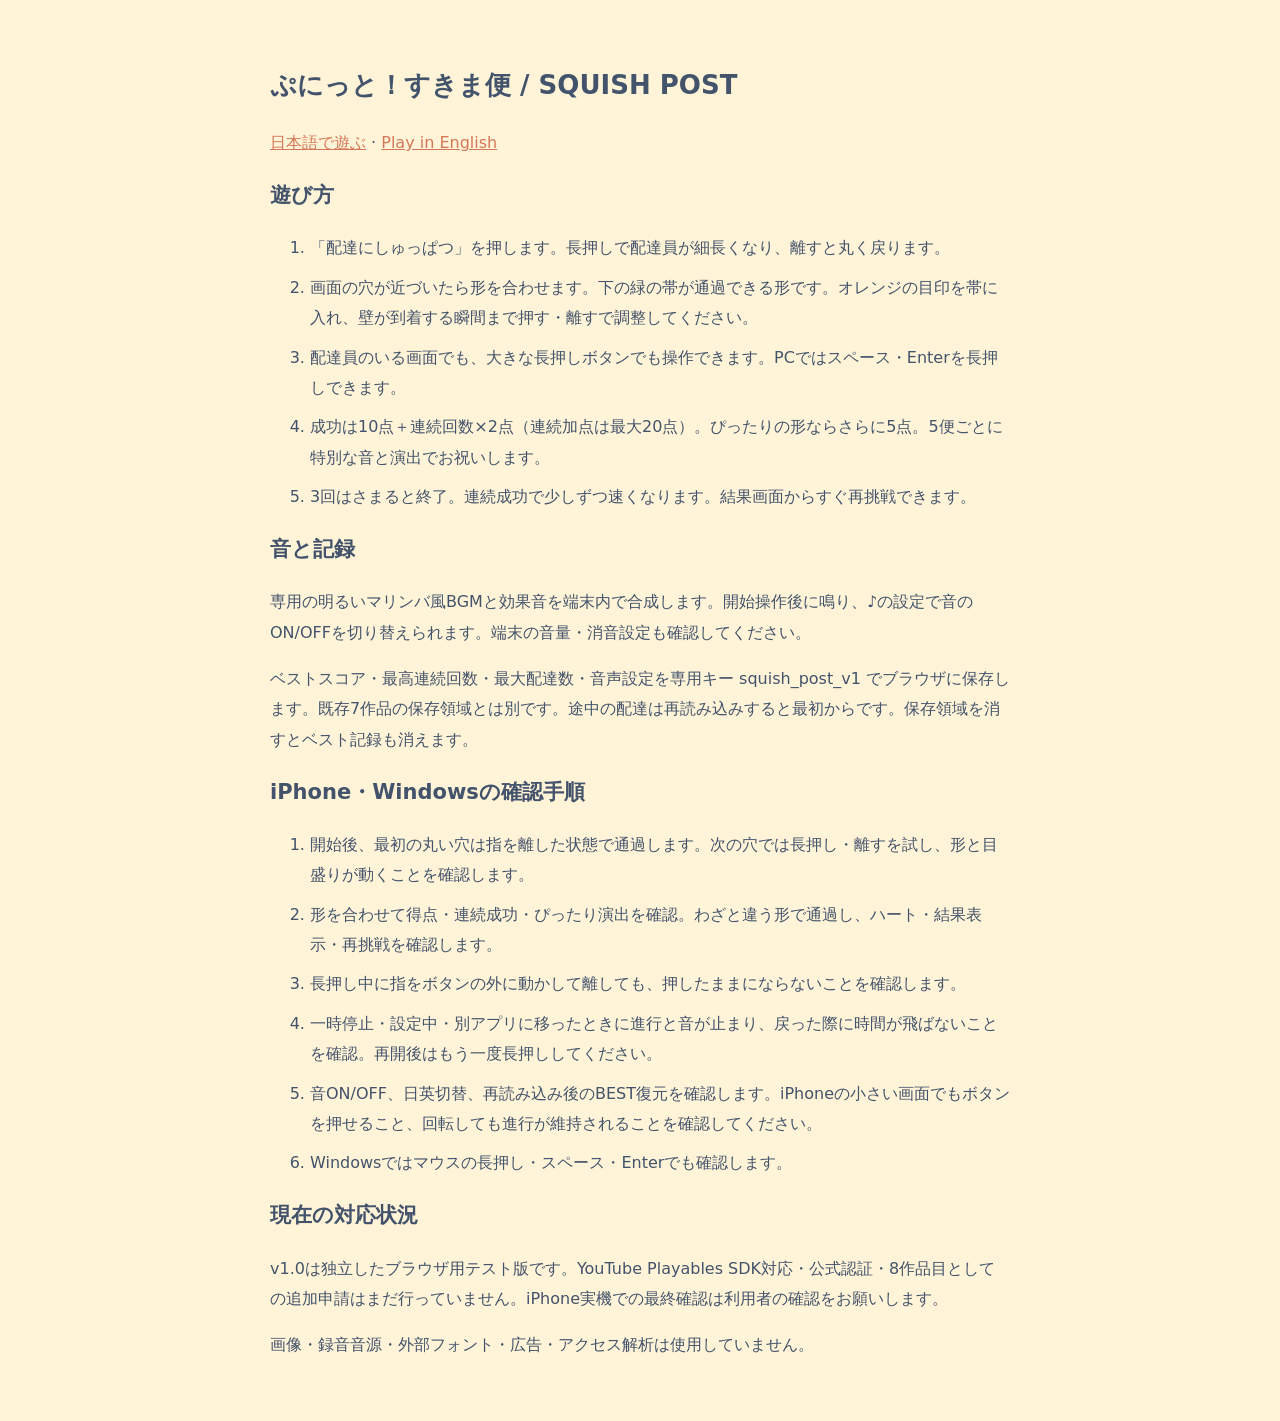
==== GUIDE.html @ 7a9efe10 "Create Squish Post with shape matching, original music and mobile controls" ====
<!doctype html><html lang="ja"><meta charset="utf-8"><meta name="viewport" content="width=device-width,initial-scale=1"><title>ぷにっと！すきま便 · 遊び方と確認手順</title><style>body{font:16px/1.9 system-ui;background:#fff4d8;color:#43536b;max-width:740px;margin:24px auto;padding:20px}h1{font-size:26px}h2{font-size:21px}a{color:#d47758}li{margin-bottom:9px}</style><h1>ぷにっと！すきま便 / SQUISH POST</h1><p><a href="./?lang=ja">日本語で遊ぶ</a> · <a href="./?lang=en">Play in English</a></p><h2>遊び方</h2><ol><li>「配達にしゅっぱつ」を押します。長押しで配達員が細長くなり、離すと丸く戻ります。</li><li>画面の穴が近づいたら形を合わせます。下の緑の帯が通過できる形です。オレンジの目印を帯に入れ、壁が到着する瞬間まで押す・離すで調整してください。</li><li>配達員のいる画面でも、大きな長押しボタンでも操作できます。PCではスペース・Enterを長押しできます。</li><li>成功は10点＋連続回数×2点（連続加点は最大20点）。ぴったりの形ならさらに5点。5便ごとに特別な音と演出でお祝いします。</li><li>3回はさまると終了。連続成功で少しずつ速くなります。結果画面からすぐ再挑戦できます。</li></ol><h2>音と記録</h2><p>専用の明るいマリンバ風BGMと効果音を端末内で合成します。開始操作後に鳴り、♪の設定で音のON/OFFを切り替えられます。端末の音量・消音設定も確認してください。</p><p>ベストスコア・最高連続回数・最大配達数・音声設定を専用キー squish_post_v1 でブラウザに保存します。既存7作品の保存領域とは別です。途中の配達は再読み込みすると最初からです。保存領域を消すとベスト記録も消えます。</p><h2>iPhone・Windowsの確認手順</h2><ol><li>開始後、最初の丸い穴は指を離した状態で通過します。次の穴では長押し・離すを試し、形と目盛りが動くことを確認します。</li><li>形を合わせて得点・連続成功・ぴったり演出を確認。わざと違う形で通過し、ハート・結果表示・再挑戦を確認します。</li><li>長押し中に指をボタンの外に動かして離しても、押したままにならないことを確認します。</li><li>一時停止・設定中・別アプリに移ったときに進行と音が止まり、戻った際に時間が飛ばないことを確認。再開後はもう一度長押ししてください。</li><li>音ON/OFF、日英切替、再読み込み後のBEST復元を確認します。iPhoneの小さい画面でもボタンを押せること、回転しても進行が維持されることを確認してください。</li><li>Windowsではマウスの長押し・スペース・Enterでも確認します。</li></ol><h2>現在の対応状況</h2><p>v1.0は独立したブラウザ用テスト版です。YouTube Playables SDK対応・公式認証・8作品目としての追加申請はまだ行っていません。iPhone実機での最終確認は利用者の確認をお願いします。</p><p>画像・録音音源・外部フォント・広告・アクセス解析は使用していません。</p></html>
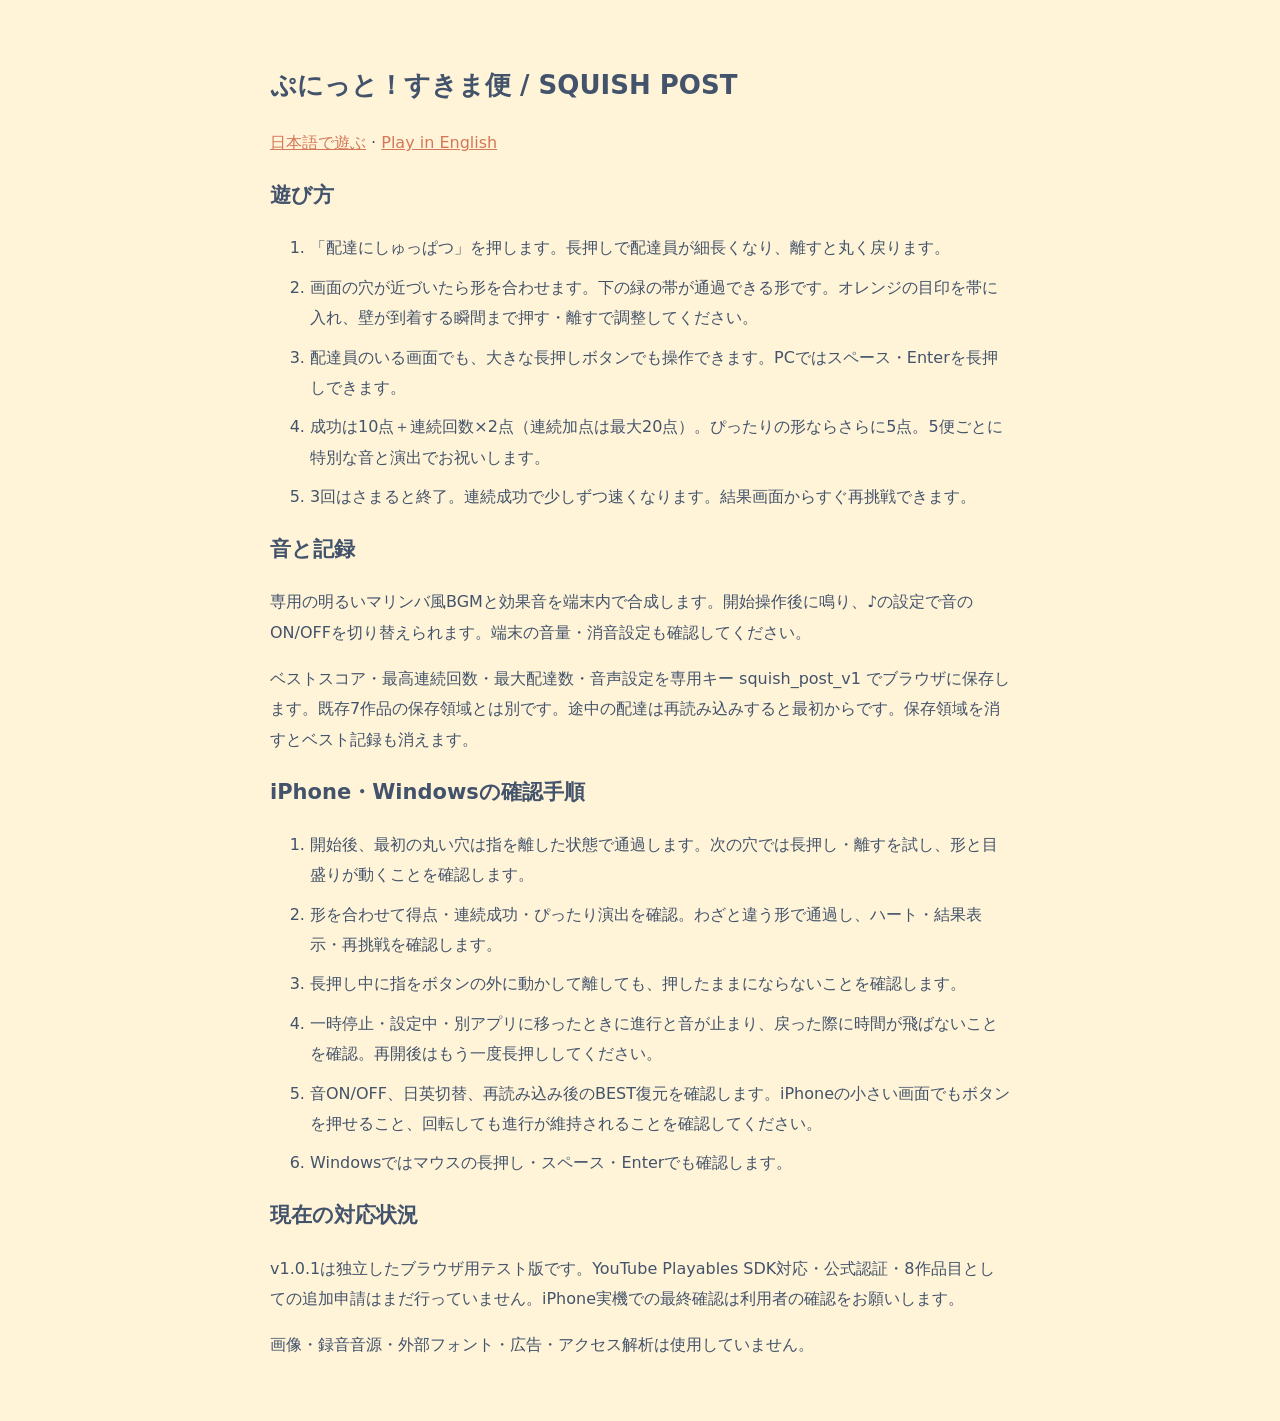
==== commit a2c6c5a9: "Make openings clear and separate from the courier" ====
--- a/GUIDE.html
+++ b/GUIDE.html
@@ -1 +1 @@
-<!doctype html><html lang="ja"><meta charset="utf-8"><meta name="viewport" content="width=device-width,initial-scale=1"><title>ぷにっと！すきま便 · 遊び方と確認手順</title><style>body{font:16px/1.9 system-ui;background:#fff4d8;color:#43536b;max-width:740px;margin:24px auto;padding:20px}h1{font-size:26px}h2{font-size:21px}a{color:#d47758}li{margin-bottom:9px}</style><h1>ぷにっと！すきま便 / SQUISH POST</h1><p><a href="./?lang=ja">日本語で遊ぶ</a> · <a href="./?lang=en">Play in English</a></p><h2>遊び方</h2><ol><li>「配達にしゅっぱつ」を押します。長押しで配達員が細長くなり、離すと丸く戻ります。</li><li>画面の穴が近づいたら形を合わせます。下の緑の帯が通過できる形です。オレンジの目印を帯に入れ、壁が到着する瞬間まで押す・離すで調整してください。</li><li>配達員のいる画面でも、大きな長押しボタンでも操作できます。PCではスペース・Enterを長押しできます。</li><li>成功は10点＋連続回数×2点（連続加点は最大20点）。ぴったりの形ならさらに5点。5便ごとに特別な音と演出でお祝いします。</li><li>3回はさまると終了。連続成功で少しずつ速くなります。結果画面からすぐ再挑戦できます。</li></ol><h2>音と記録</h2><p>専用の明るいマリンバ風BGMと効果音を端末内で合成します。開始操作後に鳴り、♪の設定で音のON/OFFを切り替えられます。端末の音量・消音設定も確認してください。</p><p>ベストスコア・最高連続回数・最大配達数・音声設定を専用キー squish_post_v1 でブラウザに保存します。既存7作品の保存領域とは別です。途中の配達は再読み込みすると最初からです。保存領域を消すとベスト記録も消えます。</p><h2>iPhone・Windowsの確認手順</h2><ol><li>開始後、最初の丸い穴は指を離した状態で通過します。次の穴では長押し・離すを試し、形と目盛りが動くことを確認します。</li><li>形を合わせて得点・連続成功・ぴったり演出を確認。わざと違う形で通過し、ハート・結果表示・再挑戦を確認します。</li><li>長押し中に指をボタンの外に動かして離しても、押したままにならないことを確認します。</li><li>一時停止・設定中・別アプリに移ったときに進行と音が止まり、戻った際に時間が飛ばないことを確認。再開後はもう一度長押ししてください。</li><li>音ON/OFF、日英切替、再読み込み後のBEST復元を確認します。iPhoneの小さい画面でもボタンを押せること、回転しても進行が維持されることを確認してください。</li><li>Windowsではマウスの長押し・スペース・Enterでも確認します。</li></ol><h2>現在の対応状況</h2><p>v1.0は独立したブラウザ用テスト版です。YouTube Playables SDK対応・公式認証・8作品目としての追加申請はまだ行っていません。iPhone実機での最終確認は利用者の確認をお願いします。</p><p>画像・録音音源・外部フォント・広告・アクセス解析は使用していません。</p></html>
+<!doctype html><html lang="ja"><meta charset="utf-8"><meta name="viewport" content="width=device-width,initial-scale=1"><title>ぷにっと！すきま便 · 遊び方と確認手順</title><style>body{font:16px/1.9 system-ui;background:#fff4d8;color:#43536b;max-width:740px;margin:24px auto;padding:20px}h1{font-size:26px}h2{font-size:21px}a{color:#d47758}li{margin-bottom:9px}</style><h1>ぷにっと！すきま便 / SQUISH POST</h1><p><a href="./?lang=ja">日本語で遊ぶ</a> · <a href="./?lang=en">Play in English</a></p><h2>遊び方</h2><ol><li>「配達にしゅっぱつ」を押します。長押しで配達員が細長くなり、離すと丸く戻ります。</li><li>画面の穴が近づいたら形を合わせます。下の緑の帯が通過できる形です。オレンジの目印を帯に入れ、壁が到着する瞬間まで押す・離すで調整してください。</li><li>配達員のいる画面でも、大きな長押しボタンでも操作できます。PCではスペース・Enterを長押しできます。</li><li>成功は10点＋連続回数×2点（連続加点は最大20点）。ぴったりの形ならさらに5点。5便ごとに特別な音と演出でお祝いします。</li><li>3回はさまると終了。連続成功で少しずつ速くなります。結果画面からすぐ再挑戦できます。</li></ol><h2>音と記録</h2><p>専用の明るいマリンバ風BGMと効果音を端末内で合成します。開始操作後に鳴り、♪の設定で音のON/OFFを切り替えられます。端末の音量・消音設定も確認してください。</p><p>ベストスコア・最高連続回数・最大配達数・音声設定を専用キー squish_post_v1 でブラウザに保存します。既存7作品の保存領域とは別です。途中の配達は再読み込みすると最初からです。保存領域を消すとベスト記録も消えます。</p><h2>iPhone・Windowsの確認手順</h2><ol><li>開始後、最初の丸い穴は指を離した状態で通過します。次の穴では長押し・離すを試し、形と目盛りが動くことを確認します。</li><li>形を合わせて得点・連続成功・ぴったり演出を確認。わざと違う形で通過し、ハート・結果表示・再挑戦を確認します。</li><li>長押し中に指をボタンの外に動かして離しても、押したままにならないことを確認します。</li><li>一時停止・設定中・別アプリに移ったときに進行と音が止まり、戻った際に時間が飛ばないことを確認。再開後はもう一度長押ししてください。</li><li>音ON/OFF、日英切替、再読み込み後のBEST復元を確認します。iPhoneの小さい画面でもボタンを押せること、回転しても進行が維持されることを確認してください。</li><li>Windowsではマウスの長押し・スペース・Enterでも確認します。</li></ol><h2>現在の対応状況</h2><p>v1.0.1は独立したブラウザ用テスト版です。YouTube Playables SDK対応・公式認証・8作品目としての追加申請はまだ行っていません。iPhone実機での最終確認は利用者の確認をお願いします。</p><p>画像・録音音源・外部フォント・広告・アクセス解析は使用していません。</p></html>
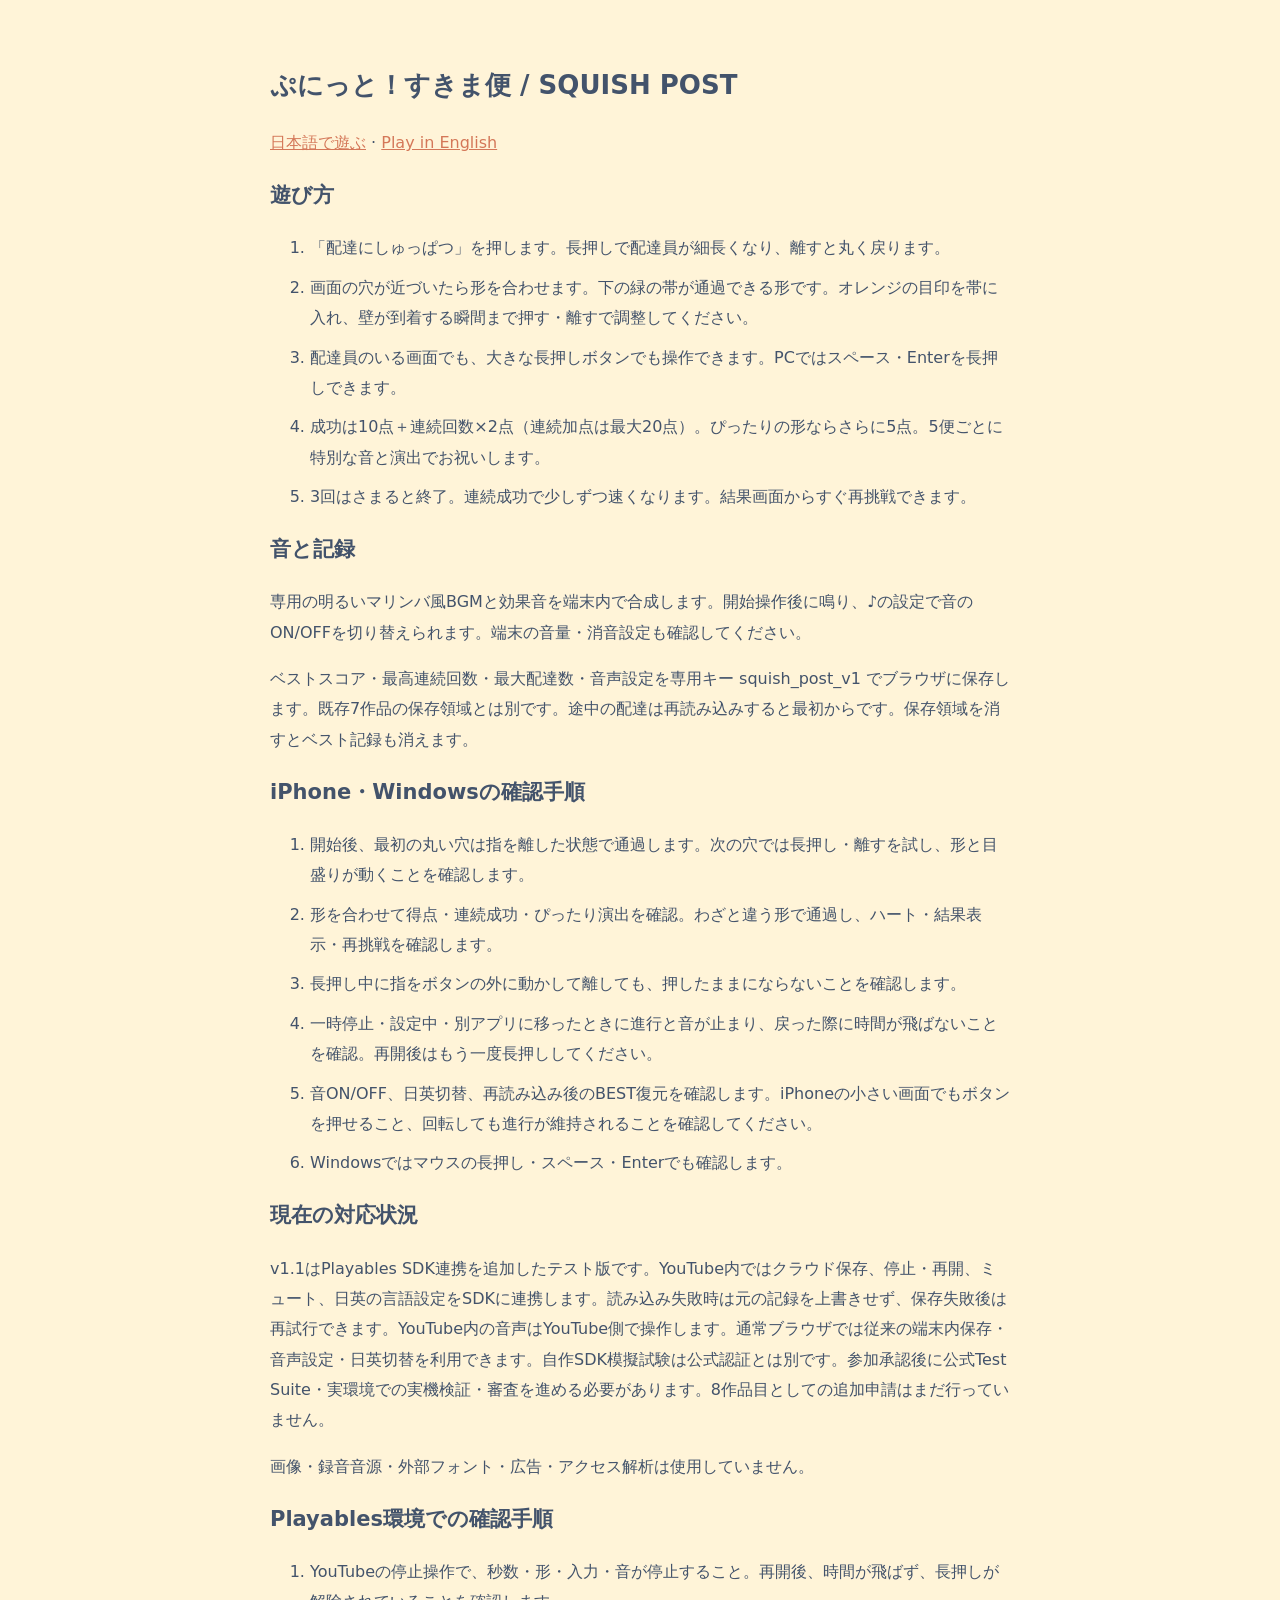
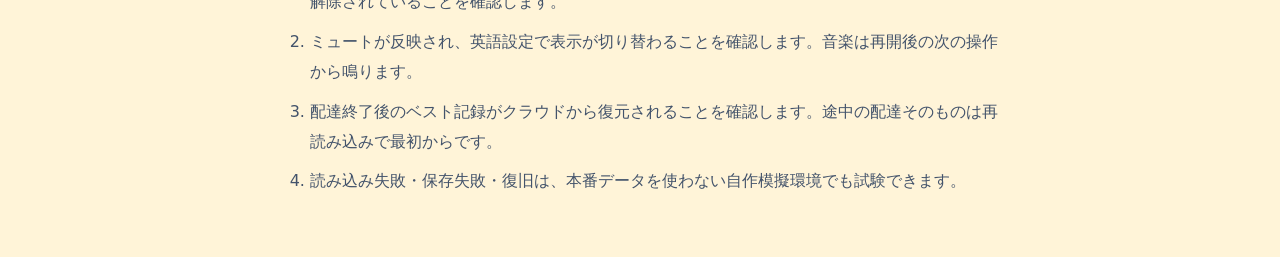
==== commit 1c881e0c: "Prepare Squish Post v1.1 for YouTube Playables" ====
--- a/GUIDE.html
+++ b/GUIDE.html
@@ -1 +1 @@
-<!doctype html><html lang="ja"><meta charset="utf-8"><meta name="viewport" content="width=device-width,initial-scale=1"><title>ぷにっと！すきま便 · 遊び方と確認手順</title><style>body{font:16px/1.9 system-ui;background:#fff4d8;color:#43536b;max-width:740px;margin:24px auto;padding:20px}h1{font-size:26px}h2{font-size:21px}a{color:#d47758}li{margin-bottom:9px}</style><h1>ぷにっと！すきま便 / SQUISH POST</h1><p><a href="./?lang=ja">日本語で遊ぶ</a> · <a href="./?lang=en">Play in English</a></p><h2>遊び方</h2><ol><li>「配達にしゅっぱつ」を押します。長押しで配達員が細長くなり、離すと丸く戻ります。</li><li>画面の穴が近づいたら形を合わせます。下の緑の帯が通過できる形です。オレンジの目印を帯に入れ、壁が到着する瞬間まで押す・離すで調整してください。</li><li>配達員のいる画面でも、大きな長押しボタンでも操作できます。PCではスペース・Enterを長押しできます。</li><li>成功は10点＋連続回数×2点（連続加点は最大20点）。ぴったりの形ならさらに5点。5便ごとに特別な音と演出でお祝いします。</li><li>3回はさまると終了。連続成功で少しずつ速くなります。結果画面からすぐ再挑戦できます。</li></ol><h2>音と記録</h2><p>専用の明るいマリンバ風BGMと効果音を端末内で合成します。開始操作後に鳴り、♪の設定で音のON/OFFを切り替えられます。端末の音量・消音設定も確認してください。</p><p>ベストスコア・最高連続回数・最大配達数・音声設定を専用キー squish_post_v1 でブラウザに保存します。既存7作品の保存領域とは別です。途中の配達は再読み込みすると最初からです。保存領域を消すとベスト記録も消えます。</p><h2>iPhone・Windowsの確認手順</h2><ol><li>開始後、最初の丸い穴は指を離した状態で通過します。次の穴では長押し・離すを試し、形と目盛りが動くことを確認します。</li><li>形を合わせて得点・連続成功・ぴったり演出を確認。わざと違う形で通過し、ハート・結果表示・再挑戦を確認します。</li><li>長押し中に指をボタンの外に動かして離しても、押したままにならないことを確認します。</li><li>一時停止・設定中・別アプリに移ったときに進行と音が止まり、戻った際に時間が飛ばないことを確認。再開後はもう一度長押ししてください。</li><li>音ON/OFF、日英切替、再読み込み後のBEST復元を確認します。iPhoneの小さい画面でもボタンを押せること、回転しても進行が維持されることを確認してください。</li><li>Windowsではマウスの長押し・スペース・Enterでも確認します。</li></ol><h2>現在の対応状況</h2><p>v1.0.1は独立したブラウザ用テスト版です。YouTube Playables SDK対応・公式認証・8作品目としての追加申請はまだ行っていません。iPhone実機での最終確認は利用者の確認をお願いします。</p><p>画像・録音音源・外部フォント・広告・アクセス解析は使用していません。</p></html>
+<!doctype html><html lang="ja"><meta charset="utf-8"><meta name="viewport" content="width=device-width,initial-scale=1"><title>ぷにっと！すきま便 · 遊び方と確認手順</title><style>body{font:16px/1.9 system-ui;background:#fff4d8;color:#43536b;max-width:740px;margin:24px auto;padding:20px}h1{font-size:26px}h2{font-size:21px}a{color:#d47758}li{margin-bottom:9px}</style><h1>ぷにっと！すきま便 / SQUISH POST</h1><p><a href="./?lang=ja">日本語で遊ぶ</a> · <a href="./?lang=en">Play in English</a></p><h2>遊び方</h2><ol><li>「配達にしゅっぱつ」を押します。長押しで配達員が細長くなり、離すと丸く戻ります。</li><li>画面の穴が近づいたら形を合わせます。下の緑の帯が通過できる形です。オレンジの目印を帯に入れ、壁が到着する瞬間まで押す・離すで調整してください。</li><li>配達員のいる画面でも、大きな長押しボタンでも操作できます。PCではスペース・Enterを長押しできます。</li><li>成功は10点＋連続回数×2点（連続加点は最大20点）。ぴったりの形ならさらに5点。5便ごとに特別な音と演出でお祝いします。</li><li>3回はさまると終了。連続成功で少しずつ速くなります。結果画面からすぐ再挑戦できます。</li></ol><h2>音と記録</h2><p>専用の明るいマリンバ風BGMと効果音を端末内で合成します。開始操作後に鳴り、♪の設定で音のON/OFFを切り替えられます。端末の音量・消音設定も確認してください。</p><p>ベストスコア・最高連続回数・最大配達数・音声設定を専用キー squish_post_v1 でブラウザに保存します。既存7作品の保存領域とは別です。途中の配達は再読み込みすると最初からです。保存領域を消すとベスト記録も消えます。</p><h2>iPhone・Windowsの確認手順</h2><ol><li>開始後、最初の丸い穴は指を離した状態で通過します。次の穴では長押し・離すを試し、形と目盛りが動くことを確認します。</li><li>形を合わせて得点・連続成功・ぴったり演出を確認。わざと違う形で通過し、ハート・結果表示・再挑戦を確認します。</li><li>長押し中に指をボタンの外に動かして離しても、押したままにならないことを確認します。</li><li>一時停止・設定中・別アプリに移ったときに進行と音が止まり、戻った際に時間が飛ばないことを確認。再開後はもう一度長押ししてください。</li><li>音ON/OFF、日英切替、再読み込み後のBEST復元を確認します。iPhoneの小さい画面でもボタンを押せること、回転しても進行が維持されることを確認してください。</li><li>Windowsではマウスの長押し・スペース・Enterでも確認します。</li></ol><h2>現在の対応状況</h2><p>v1.1はPlayables SDK連携を追加したテスト版です。YouTube内ではクラウド保存、停止・再開、ミュート、日英の言語設定をSDKに連携します。読み込み失敗時は元の記録を上書きせず、保存失敗後は再試行できます。YouTube内の音声はYouTube側で操作します。通常ブラウザでは従来の端末内保存・音声設定・日英切替を利用できます。自作SDK模擬試験は公式認証とは別です。参加承認後に公式Test Suite・実環境での実機検証・審査を進める必要があります。8作品目としての追加申請はまだ行っていません。</p><p>画像・録音音源・外部フォント・広告・アクセス解析は使用していません。</p><h2>Playables環境での確認手順</h2><ol><li>YouTubeの停止操作で、秒数・形・入力・音が停止すること。再開後、時間が飛ばず、長押しが解除されていることを確認します。</li><li>ミュートが反映され、英語設定で表示が切り替わることを確認します。音楽は再開後の次の操作から鳴ります。</li><li>配達終了後のベスト記録がクラウドから復元されることを確認します。途中の配達そのものは再読み込みで最初からです。</li><li>読み込み失敗・保存失敗・復旧は、本番データを使わない自作模擬環境でも試験できます。</li></ol></html>
